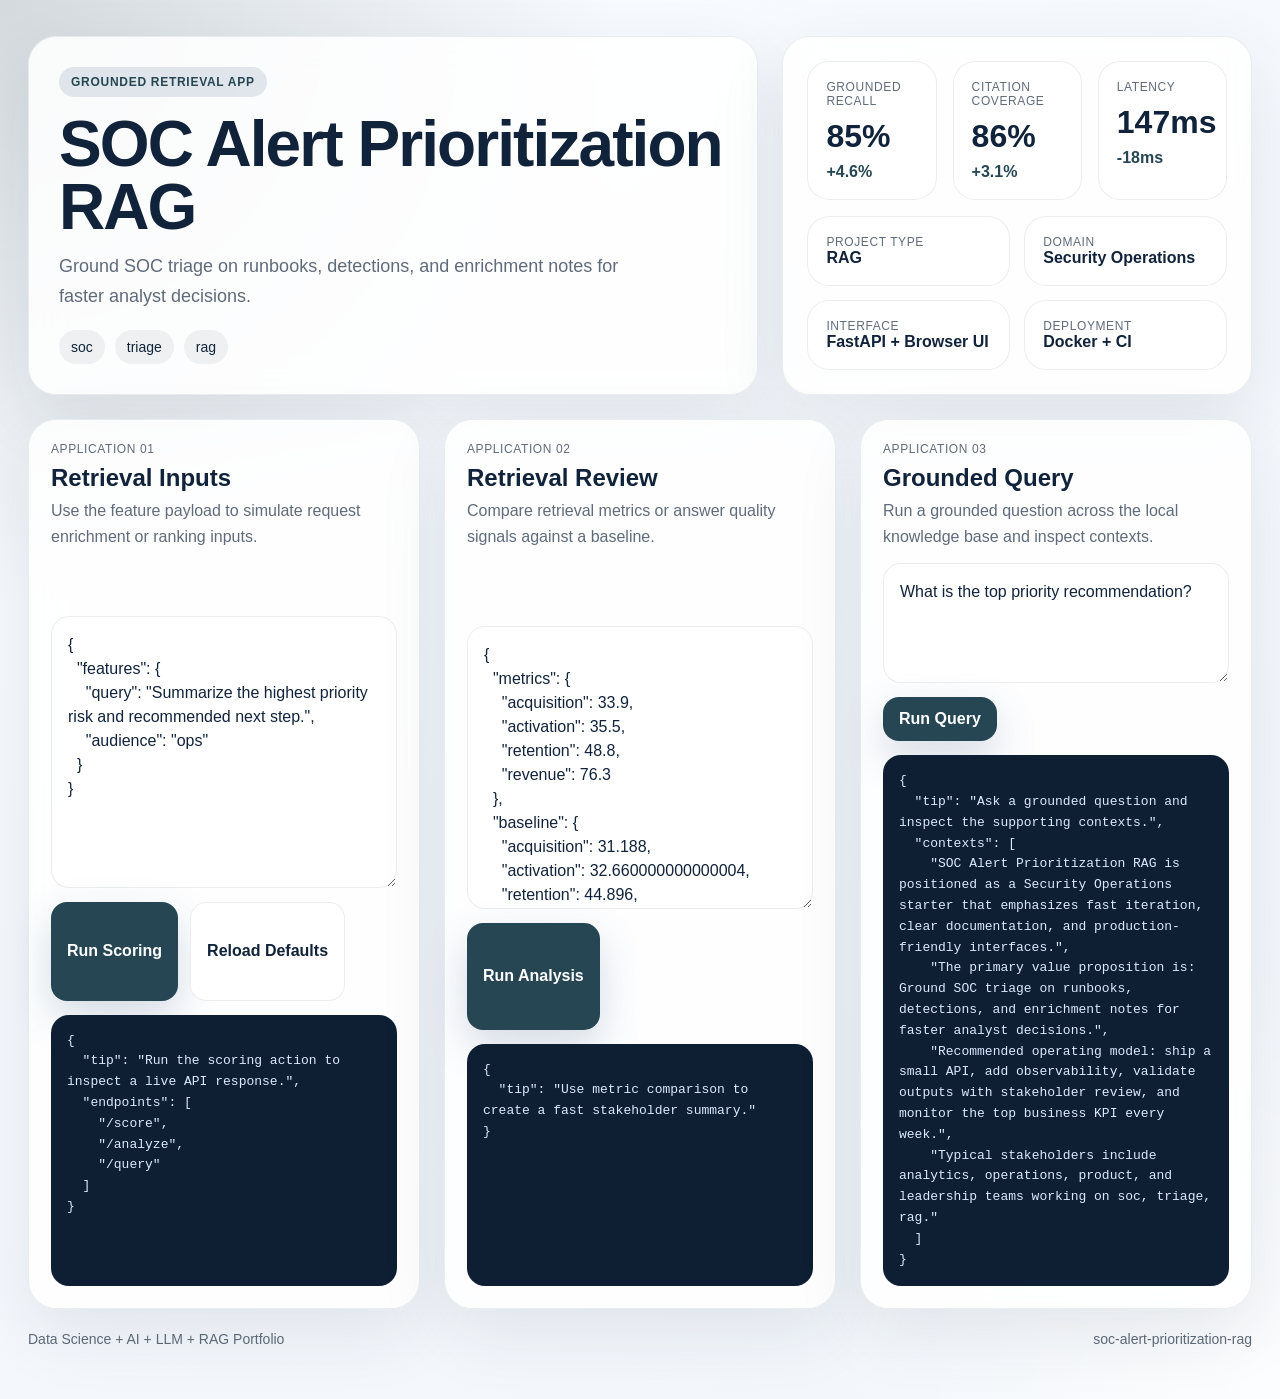
==== src/app/web/index.html @ 8256fd44 "Publish production-ready portfolio project" ====
<!doctype html>
        <html lang="en">
        <head>
          <meta charset="utf-8">
          <meta name="viewport" content="width=device-width, initial-scale=1">
          <title>SOC Alert Prioritization RAG</title>
          <link rel="stylesheet" href="./styles.css">
          <style>:root { --accent: #264653; }</style>
        </head>
        <body>
          <div class="page">
            <section class="hero">
              <div class="panel hero-copy">
                <span class="eyebrow">Grounded Retrieval App</span>
                <h1 id="project-title">SOC Alert Prioritization RAG</h1>
                <p id="project-summary" class="lead">Ground SOC triage on runbooks, detections, and enrichment notes for faster analyst decisions.</p>
                <ul id="project-tags" class="tag-list">
                  <li>soc</li><li>triage</li><li>rag</li>
                </ul>
              </div>
              <div class="panel hero-side">
                <div class="metric-grid">
                  <article class='card'><span>Grounded Recall</span><strong>85%</strong><em>+4.6%</em></article>
<article class='card'><span>Citation Coverage</span><strong>86%</strong><em>+3.1%</em></article>
<article class='card'><span>Latency</span><strong>147ms</strong><em>-18ms</em></article>
                </div>
                <div class="mini-grid">
                  <article class='mini-card'><span>Project Type</span><strong>RAG</strong></article><article class='mini-card'><span>Domain</span><strong>Security Operations</strong></article><article class='mini-card'><span>Interface</span><strong>FastAPI + Browser UI</strong></article><article class='mini-card'><span>Deployment</span><strong>Docker + CI</strong></article>
                </div>
              </div>
            </section>
            <section class="app-grid">
              <article class="panel module">
                <div class="module-header">
                  <span>Application 01</span>
                  <h2>Retrieval Inputs</h2>
                  <p>Use the feature payload to simulate request enrichment or ranking inputs.</p>
                </div>
                <textarea id="score-input"></textarea>
                <div class="button-row">
                  <button id="run-score">Run Scoring</button>
                  <button id="load-defaults" class="secondary" type="button">Reload Defaults</button>
                </div>
                <pre id="score-output"></pre>
              </article>
              <article class="panel module">
                <div class="module-header">
                  <span>Application 02</span>
                  <h2>Retrieval Review</h2>
                  <p>Compare retrieval metrics or answer quality signals against a baseline.</p>
                </div>
                <textarea id="analyze-input"></textarea>
                <div class="button-row">
                  <button id="run-analyze">Run Analysis</button>
                </div>
                <pre id="analyze-output"></pre>
              </article>
              <article class="panel module">
                <div class="module-header">
                  <span>Application 03</span>
                  <h2>Grounded Query</h2>
                  <p>Run a grounded question across the local knowledge base and inspect contexts.</p>
                </div>
                <textarea id="query-input" class="query-input"></textarea>
                <div class="button-row">
                  <button id="run-query">Run Query</button>
                </div>
                <pre id="query-output"></pre>
              </article>
            </section>
            <footer class="footer">
              <span>Data Science + AI + LLM + RAG Portfolio</span>
              <span>soc-alert-prioritization-rag</span>
            </footer>
          </div>
          <script id="bootstrap-data" type="application/json">{"project": {"slug": "soc-alert-prioritization-rag", "title": "SOC Alert Prioritization RAG", "project_type": "rag", "domain": "Security Operations", "summary": "Ground SOC triage on runbooks, detections, and enrichment notes for faster analyst decisions.", "tags": ["soc", "triage", "rag"]}, "sample_features": {"query": "Summarize the highest priority risk and recommended next step.", "audience": "ops"}, "sample_metrics": {"acquisition": 33.9, "activation": 35.5, "retention": 48.8, "revenue": 76.3}, "sample_query": "What is the top priority recommendation?", "knowledge_base": ["SOC Alert Prioritization RAG is positioned as a Security Operations starter that emphasizes fast iteration, clear documentation, and production-friendly interfaces.", "The primary value proposition is: Ground SOC triage on runbooks, detections, and enrichment notes for faster analyst decisions.", "Recommended operating model: ship a small API, add observability, validate outputs with stakeholder review, and monitor the top business KPI every week.", "Typical stakeholders include analytics, operations, product, and leadership teams working on soc, triage, rag."], "dashboard_metrics": [{"label": "Grounded Recall", "value": "85%", "delta": "+4.6%"}, {"label": "Citation Coverage", "value": "86%", "delta": "+3.1%"}, {"label": "Latency", "value": "147ms", "delta": "-18ms"}]}</script>
          <script src="./app.js"></script>
        </body>
        </html>
---- src/app/web/styles.css ----
:root {
  --accent: #3d5a80;
  --accent-soft: rgba(61, 90, 128, 0.14);
  --bg: #f2f6fb;
  --card: rgba(255, 255, 255, 0.86);
  --line: rgba(16, 32, 51, 0.08);
  --ink: #11233a;
  --muted: #5f6b7a;
  --success: #2a9d8f;
}
* { box-sizing: border-box; }
html, body { margin: 0; min-height: 100%; }
body {
  font-family: "Avenir Next", "Segoe UI", sans-serif;
  color: var(--ink);
  background:
    radial-gradient(circle at top left, color-mix(in srgb, var(--accent) 20%, white), transparent 32%),
    radial-gradient(circle at bottom right, rgba(255,255,255,0.82), transparent 24%),
    linear-gradient(145deg, #f8fbff, var(--bg));
}
.page {
  max-width: 1320px;
  margin: 0 auto;
  padding: 36px 28px 52px;
}
.hero {
  display: grid;
  grid-template-columns: 1.4fr 0.9fr;
  gap: 24px;
  margin-bottom: 24px;
}
.panel {
  background: var(--card);
  border: 1px solid var(--line);
  border-radius: 28px;
  box-shadow: 0 24px 70px rgba(17, 35, 58, 0.09);
  backdrop-filter: blur(16px);
}
.hero-copy {
  padding: 30px;
}
.eyebrow {
  display: inline-flex;
  align-items: center;
  gap: 8px;
  padding: 8px 12px;
  background: var(--accent-soft);
  color: var(--accent);
  border-radius: 999px;
  text-transform: uppercase;
  letter-spacing: 0.06em;
  font-size: 12px;
  font-weight: 700;
}
h1 {
  margin: 16px 0 14px;
  font-size: clamp(2.2rem, 5vw, 4rem);
  line-height: 0.98;
  letter-spacing: -0.03em;
}
.lead {
  font-size: 18px;
  line-height: 1.65;
  color: var(--muted);
  max-width: 60ch;
  margin: 0;
}
.tag-list {
  display: flex;
  flex-wrap: wrap;
  gap: 10px;
  list-style: none;
  margin: 18px 0 0;
  padding: 0;
}
.tag-list li {
  padding: 9px 12px;
  border-radius: 999px;
  background: rgba(17, 35, 58, 0.06);
  color: var(--ink);
  font-size: 14px;
}
.hero-side {
  padding: 24px;
  display: grid;
  gap: 16px;
  align-content: space-between;
}
.metric-grid {
  display: grid;
  grid-template-columns: repeat(3, minmax(0, 1fr));
  gap: 16px;
}
.metric-card,
.mini-card,
.card {
  background: white;
  border: 1px solid var(--line);
  border-radius: 22px;
  padding: 18px;
}
.metric-card span,
.card span,
.mini-card span,
.module-header span {
  display: block;
  color: var(--muted);
  text-transform: uppercase;
  letter-spacing: 0.05em;
  font-size: 12px;
}
.metric-card strong,
.card strong {
  display: block;
  font-size: 32px;
  margin-top: 10px;
}
.metric-card em,
.card em {
  display: inline-block;
  margin-top: 8px;
  font-style: normal;
  color: var(--accent);
  font-weight: 700;
}
.mini-grid {
  display: grid;
  grid-template-columns: repeat(2, minmax(0, 1fr));
  gap: 14px;
}
.app-grid {
  display: grid;
  grid-template-columns: repeat(3, minmax(0, 1fr));
  gap: 24px;
}
.module {
  padding: 22px;
  display: grid;
  gap: 14px;
}
.module-header h2 {
  margin: 8px 0 6px;
  font-size: 24px;
}
.module-header p {
  margin: 0;
  color: var(--muted);
  line-height: 1.6;
}
textarea, input, button {
  font: inherit;
}
textarea {
  width: 100%;
  min-height: 220px;
  resize: vertical;
  border: 1px solid var(--line);
  border-radius: 18px;
  padding: 16px;
  background: rgba(255,255,255,0.92);
  color: var(--ink);
  line-height: 1.5;
}
.query-input {
  min-height: 120px;
}
button {
  border: 0;
  border-radius: 16px;
  background: var(--accent);
  color: white;
  padding: 13px 16px;
  font-weight: 700;
  cursor: pointer;
  box-shadow: 0 16px 40px rgba(61, 90, 128, 0.22);
}
button.secondary {
  background: white;
  color: var(--ink);
  border: 1px solid var(--line);
  box-shadow: none;
}
.button-row {
  display: flex;
  gap: 12px;
  flex-wrap: wrap;
}
pre {
  margin: 0;
  white-space: pre-wrap;
  word-break: break-word;
  background: #0e1f34;
  color: #dce8ff;
  border-radius: 18px;
  padding: 16px;
  min-height: 180px;
  font-size: 13px;
  line-height: 1.6;
  overflow: auto;
}
.footer {
  display: flex;
  justify-content: space-between;
  margin-top: 22px;
  color: var(--muted);
  font-size: 14px;
}
@media (max-width: 1080px) {
  .hero, .app-grid { grid-template-columns: 1fr; }
  .metric-grid { grid-template-columns: 1fr; }
}
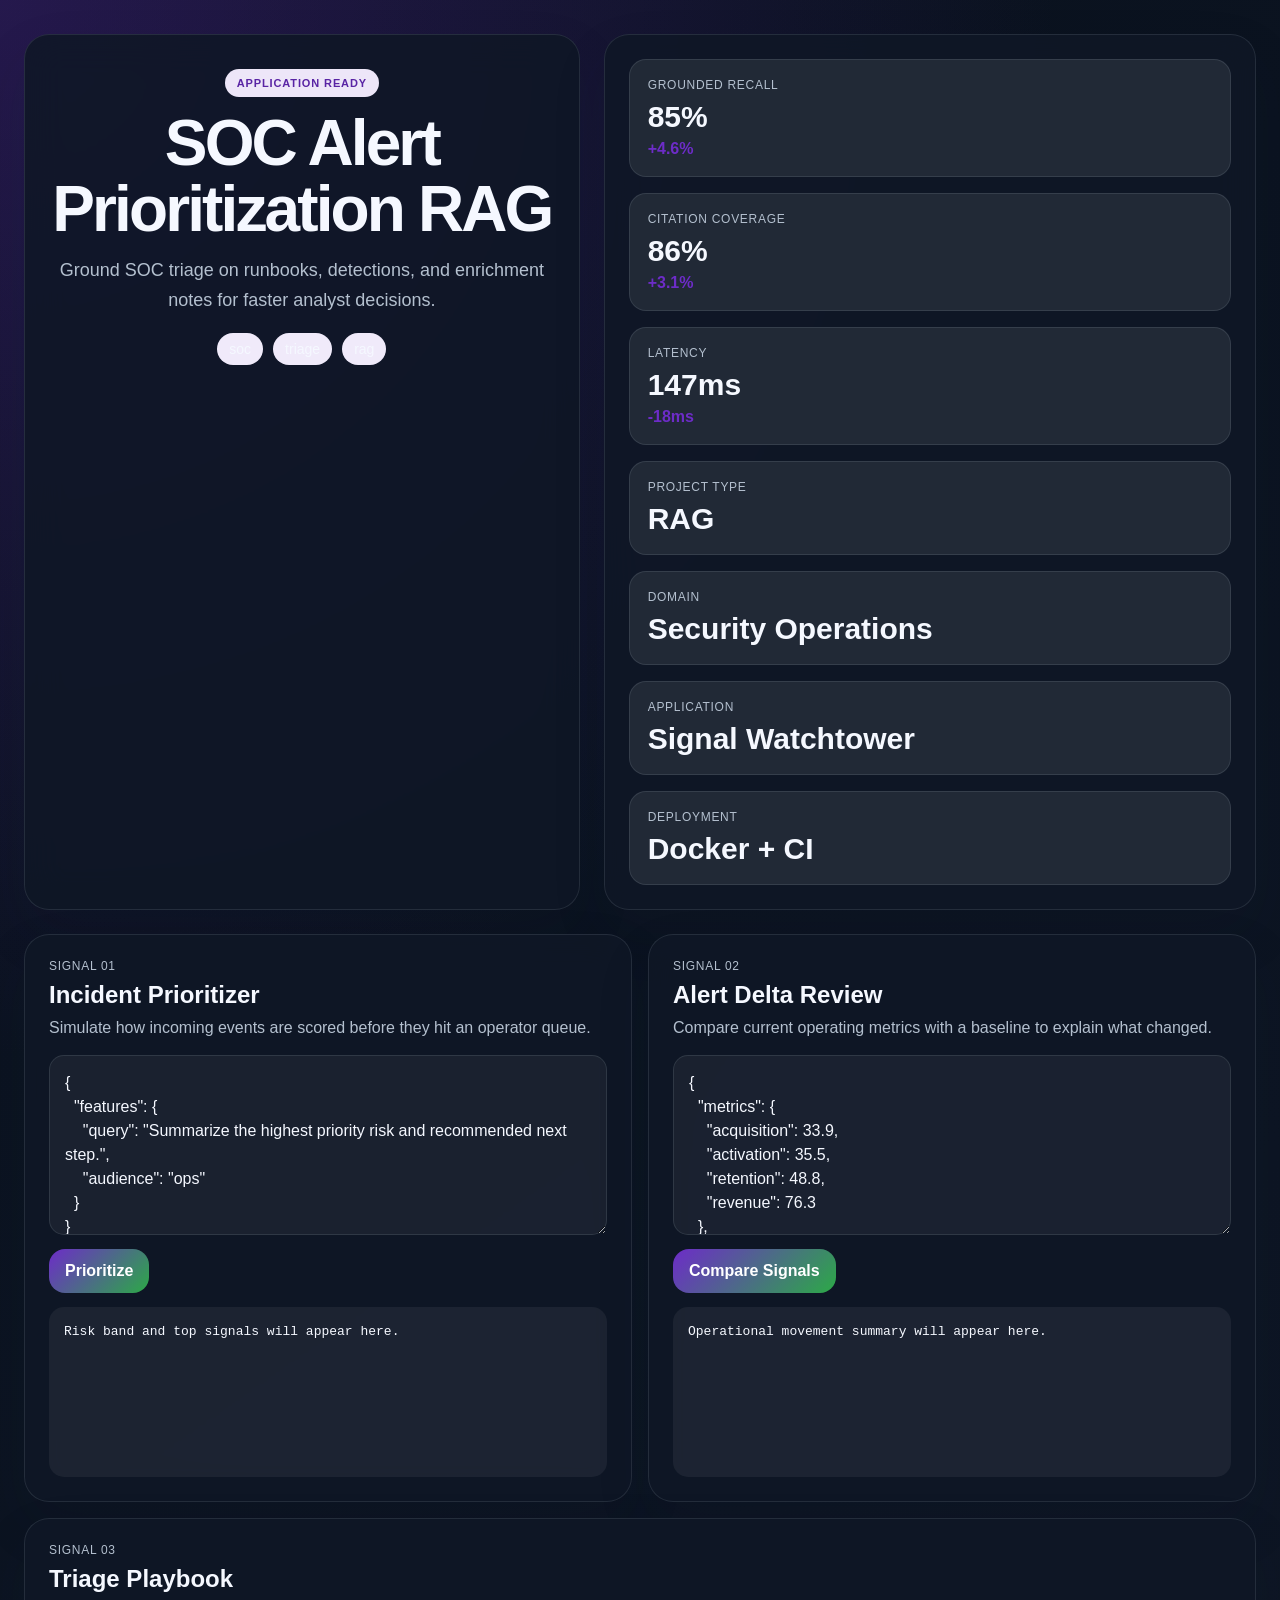
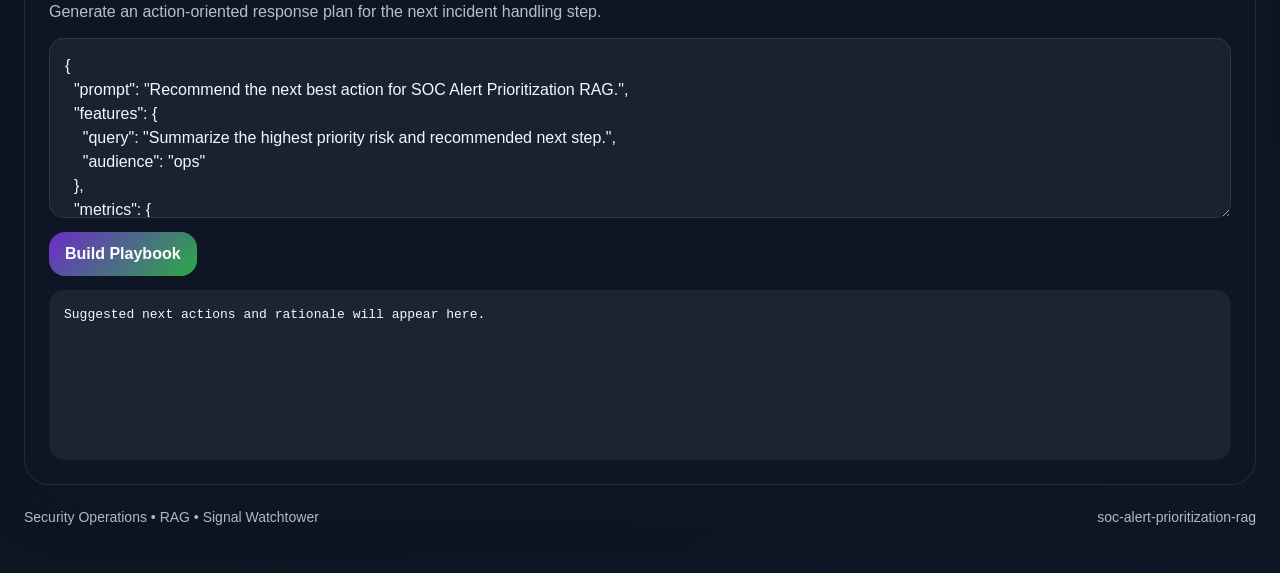
==== commit 49578ef9: "Publish production-ready portfolio project" ====
--- a/src/app/web/index.html
+++ b/src/app/web/index.html
@@ -6,13 +6,12 @@
           <meta name="viewport" content="width=device-width, initial-scale=1">
           <title>SOC Alert Prioritization RAG</title>
           <link rel="stylesheet" href="./styles.css">
-          <style>:root { --accent: #264653; }</style>
         </head>
-        <body>
-          <div class="page">
+        <body class="surface-ink">
+          <div class="page layout-rail eyebrow-soft headline-tall modules-3 hero-align-center">
             <section class="hero">
               <div class="panel hero-copy">
-                <span class="eyebrow">Grounded Retrieval App</span>
+                <span class="eyebrow" data-health>Signal Watchtower</span>
                 <h1 id="project-title">SOC Alert Prioritization RAG</h1>
                 <p id="project-summary" class="lead">Ground SOC triage on runbooks, detections, and enrichment notes for faster analyst decisions.</p>
                 <ul id="project-tags" class="tag-list">
@@ -26,55 +25,84 @@
 <article class='card'><span>Latency</span><strong>147ms</strong><em>-18ms</em></article>
                 </div>
                 <div class="mini-grid">
-                  <article class='mini-card'><span>Project Type</span><strong>RAG</strong></article><article class='mini-card'><span>Domain</span><strong>Security Operations</strong></article><article class='mini-card'><span>Interface</span><strong>FastAPI + Browser UI</strong></article><article class='mini-card'><span>Deployment</span><strong>Docker + CI</strong></article>
+                  <article class='mini-card'><span>Project Type</span><strong>RAG</strong></article><article class='mini-card'><span>Domain</span><strong>Security Operations</strong></article><article class='mini-card'><span>Application</span><strong>Signal Watchtower</strong></article><article class='mini-card'><span>Deployment</span><strong>Docker + CI</strong></article>
                 </div>
               </div>
             </section>
             <section class="app-grid">
-              <article class="panel module">
-                <div class="module-header">
-                  <span>Application 01</span>
-                  <h2>Retrieval Inputs</h2>
-                  <p>Use the feature payload to simulate request enrichment or ranking inputs.</p>
-                </div>
-                <textarea id="score-input"></textarea>
-                <div class="button-row">
-                  <button id="run-score">Run Scoring</button>
-                  <button id="load-defaults" class="secondary" type="button">Reload Defaults</button>
-                </div>
-                <pre id="score-output"></pre>
-              </article>
-              <article class="panel module">
-                <div class="module-header">
-                  <span>Application 02</span>
-                  <h2>Retrieval Review</h2>
-                  <p>Compare retrieval metrics or answer quality signals against a baseline.</p>
-                </div>
-                <textarea id="analyze-input"></textarea>
-                <div class="button-row">
-                  <button id="run-analyze">Run Analysis</button>
-                </div>
-                <pre id="analyze-output"></pre>
-              </article>
-              <article class="panel module">
-                <div class="module-header">
-                  <span>Application 03</span>
-                  <h2>Grounded Query</h2>
-                  <p>Run a grounded question across the local knowledge base and inspect contexts.</p>
-                </div>
-                <textarea id="query-input" class="query-input"></textarea>
-                <div class="button-row">
-                  <button id="run-query">Run Query</button>
-                </div>
-                <pre id="query-output"></pre>
-              </article>
+              <article class="panel module js-module span-normal">
+          <div class="module-header">
+            <span>Signal 01</span>
+            <h2>Incident Prioritizer</h2>
+            <p>Simulate how incoming events are scored before they hit an operator queue.</p>
+          </div>
+          <textarea class="js-input">{
+  &quot;features&quot;: {
+    &quot;query&quot;: &quot;Summarize the highest priority risk and recommended next step.&quot;,
+    &quot;audience&quot;: &quot;ops&quot;
+  }
+}</textarea>
+          <div class="button-row">
+            <button class="js-run" data-endpoint="/score" data-input-mode="json">Prioritize</button>
+          </div>
+          <pre class="js-output">Risk band and top signals will appear here.</pre>
+        </article>
+<article class="panel module js-module span-normal">
+          <div class="module-header">
+            <span>Signal 02</span>
+            <h2>Alert Delta Review</h2>
+            <p>Compare current operating metrics with a baseline to explain what changed.</p>
+          </div>
+          <textarea class="js-input">{
+  &quot;metrics&quot;: {
+    &quot;acquisition&quot;: 33.9,
+    &quot;activation&quot;: 35.5,
+    &quot;retention&quot;: 48.8,
+    &quot;revenue&quot;: 76.3
+  },
+  &quot;baseline&quot;: {
+    &quot;acquisition&quot;: 31.19,
+    &quot;activation&quot;: 32.66,
+    &quot;retention&quot;: 44.9,
+    &quot;revenue&quot;: 70.2
+  }
+}</textarea>
+          <div class="button-row">
+            <button class="js-run" data-endpoint="/analyze" data-input-mode="json">Compare Signals</button>
+          </div>
+          <pre class="js-output">Operational movement summary will appear here.</pre>
+        </article>
+<article class="panel module js-module span-wide">
+          <div class="module-header">
+            <span>Signal 03</span>
+            <h2>Triage Playbook</h2>
+            <p>Generate an action-oriented response plan for the next incident handling step.</p>
+          </div>
+          <textarea class="js-input">{
+  &quot;prompt&quot;: &quot;Recommend the next best action for SOC Alert Prioritization RAG.&quot;,
+  &quot;features&quot;: {
+    &quot;query&quot;: &quot;Summarize the highest priority risk and recommended next step.&quot;,
+    &quot;audience&quot;: &quot;ops&quot;
+  },
+  &quot;metrics&quot;: {
+    &quot;acquisition&quot;: 33.9,
+    &quot;activation&quot;: 35.5,
+    &quot;retention&quot;: 48.8,
+    &quot;revenue&quot;: 76.3
+  }
+}</textarea>
+          <div class="button-row">
+            <button class="js-run" data-endpoint="/recommend" data-input-mode="json">Build Playbook</button>
+          </div>
+          <pre class="js-output">Suggested next actions and rationale will appear here.</pre>
+        </article>
             </section>
             <footer class="footer">
-              <span>Data Science + AI + LLM + RAG Portfolio</span>
+              <span>Security Operations • RAG • Signal Watchtower</span>
               <span>soc-alert-prioritization-rag</span>
             </footer>
           </div>
-          <script id="bootstrap-data" type="application/json">{"project": {"slug": "soc-alert-prioritization-rag", "title": "SOC Alert Prioritization RAG", "project_type": "rag", "domain": "Security Operations", "summary": "Ground SOC triage on runbooks, detections, and enrichment notes for faster analyst decisions.", "tags": ["soc", "triage", "rag"]}, "sample_features": {"query": "Summarize the highest priority risk and recommended next step.", "audience": "ops"}, "sample_metrics": {"acquisition": 33.9, "activation": 35.5, "retention": 48.8, "revenue": 76.3}, "sample_query": "What is the top priority recommendation?", "knowledge_base": ["SOC Alert Prioritization RAG is positioned as a Security Operations starter that emphasizes fast iteration, clear documentation, and production-friendly interfaces.", "The primary value proposition is: Ground SOC triage on runbooks, detections, and enrichment notes for faster analyst decisions.", "Recommended operating model: ship a small API, add observability, validate outputs with stakeholder review, and monitor the top business KPI every week.", "Typical stakeholders include analytics, operations, product, and leadership teams working on soc, triage, rag."], "dashboard_metrics": [{"label": "Grounded Recall", "value": "85%", "delta": "+4.6%"}, {"label": "Citation Coverage", "value": "86%", "delta": "+3.1%"}, {"label": "Latency", "value": "147ms", "delta": "-18ms"}]}</script>
+          <script id="bootstrap-data" type="application/json">{"project": {"slug": "soc-alert-prioritization-rag", "title": "SOC Alert Prioritization RAG", "project_type": "rag", "domain": "Security Operations", "summary": "Ground SOC triage on runbooks, detections, and enrichment notes for faster analyst decisions.", "tags": ["soc", "triage", "rag"]}, "app_archetype": "watchtower", "ui_profile": {"layout": "rail", "surface": "ink", "font_stack": "\"Manrope\", \"Segoe UI\", sans-serif", "radius": 25, "shadow": 55, "eyebrow_style": "soft", "module_columns": 3, "hero_align": "center", "headline_mode": "tall"}, "app_modules": [{"label": "Signal 01", "title": "Incident Prioritizer", "description": "Simulate how incoming events are scored before they hit an operator queue.", "endpoint": "/score", "input_mode": "json", "cta": "Prioritize", "prefill": "{\n  \"features\": {\n    \"query\": \"Summarize the highest priority risk and recommended next step.\",\n    \"audience\": \"ops\"\n  }\n}", "hint": "Risk band and top signals will appear here.", "span": "normal"}, {"label": "Signal 02", "title": "Alert Delta Review", "description": "Compare current operating metrics with a baseline to explain what changed.", "endpoint": "/analyze", "input_mode": "json", "cta": "Compare Signals", "prefill": "{\n  \"metrics\": {\n    \"acquisition\": 33.9,\n    \"activation\": 35.5,\n    \"retention\": 48.8,\n    \"revenue\": 76.3\n  },\n  \"baseline\": {\n    \"acquisition\": 31.19,\n    \"activation\": 32.66,\n    \"retention\": 44.9,\n    \"revenue\": 70.2\n  }\n}", "hint": "Operational movement summary will appear here.", "span": "normal"}, {"label": "Signal 03", "title": "Triage Playbook", "description": "Generate an action-oriented response plan for the next incident handling step.", "endpoint": "/recommend", "input_mode": "json", "cta": "Build Playbook", "prefill": "{\n  \"prompt\": \"Recommend the next best action for SOC Alert Prioritization RAG.\",\n  \"features\": {\n    \"query\": \"Summarize the highest priority risk and recommended next step.\",\n    \"audience\": \"ops\"\n  },\n  \"metrics\": {\n    \"acquisition\": 33.9,\n    \"activation\": 35.5,\n    \"retention\": 48.8,\n    \"revenue\": 76.3\n  }\n}", "hint": "Suggested next actions and rationale will appear here.", "span": "wide"}], "sample_features": {"query": "Summarize the highest priority risk and recommended next step.", "audience": "ops"}, "sample_metrics": {"acquisition": 33.9, "activation": 35.5, "retention": 48.8, "revenue": 76.3}, "knowledge_base": ["SOC Alert Prioritization RAG is positioned as a Security Operations starter that emphasizes fast iteration, clear documentation, and production-friendly interfaces.", "The primary value proposition is: Ground SOC triage on runbooks, detections, and enrichment notes for faster analyst decisions.", "Recommended operating model: ship a small API, add observability, validate outputs with stakeholder review, and monitor the top business KPI every week.", "Typical stakeholders include analytics, operations, product, and leadership teams working on soc, triage, rag."], "dashboard_metrics": [{"label": "Grounded Recall", "value": "85%", "delta": "+4.6%"}, {"label": "Citation Coverage", "value": "86%", "delta": "+3.1%"}, {"label": "Latency", "value": "147ms", "delta": "-18ms"}]}</script>
           <script src="./app.js"></script>
         </body>
         </html>
--- a/src/app/web/styles.css
+++ b/src/app/web/styles.css
@@ -1,141 +1,185 @@
 
 :root {
-  --accent: #3d5a80;
-  --accent-soft: rgba(61, 90, 128, 0.14);
-  --bg: #f2f6fb;
+  --accent: #6d2cc8;
+  --accent-2: #2ca947;
+  --accent-soft: color-mix(in srgb, var(--accent) 18%, white);
+  --radius: 25px;
+  --shadow-size: 55px;
+  --font-stack: "Manrope", "Segoe UI", sans-serif;
+  --bg: #f4f7fb;
   --card: rgba(255, 255, 255, 0.86);
   --line: rgba(16, 32, 51, 0.08);
-  --ink: #11233a;
+  --ink: #102033;
   --muted: #5f6b7a;
-  --success: #2a9d8f;
+  --output-bg: #0d1b2e;
+  --output-ink: #dae8ff;
 }
 * { box-sizing: border-box; }
 html, body { margin: 0; min-height: 100%; }
 body {
-  font-family: "Avenir Next", "Segoe UI", sans-serif;
+  font-family: var(--font-stack);
   color: var(--ink);
-  background:
-    radial-gradient(circle at top left, color-mix(in srgb, var(--accent) 20%, white), transparent 32%),
-    radial-gradient(circle at bottom right, rgba(255,255,255,0.82), transparent 24%),
-    linear-gradient(145deg, #f8fbff, var(--bg));
+  background: linear-gradient(145deg, #f8fbff, var(--bg));
+}
+body.surface-mist {
+  --bg: #eef4fb;
+  background:
+    radial-gradient(circle at top left, color-mix(in srgb, var(--accent) 18%, white), transparent 34%),
+    linear-gradient(145deg, #fbfdff, var(--bg));
+}
+body.surface-aurora {
+  --bg: #edf1ff;
+  background:
+    radial-gradient(circle at 0% 0%, color-mix(in srgb, var(--accent) 22%, white), transparent 38%),
+    radial-gradient(circle at 100% 100%, color-mix(in srgb, var(--accent-2) 20%, white), transparent 28%),
+    linear-gradient(135deg, #f7f8ff, var(--bg));
+}
+body.surface-sand {
+  --bg: #f5efe8;
+  --card: rgba(255, 251, 246, 0.9);
+  background:
+    linear-gradient(135deg, rgba(255,255,255,0.82), rgba(245, 239, 232, 0.98)),
+    radial-gradient(circle at top right, color-mix(in srgb, var(--accent) 16%, white), transparent 32%);
+}
+body.surface-slate {
+  --bg: #ecf0f7;
+  --card: rgba(248, 250, 255, 0.88);
+  background:
+    linear-gradient(160deg, #f7f9fc, var(--bg)),
+    radial-gradient(circle at bottom left, color-mix(in srgb, var(--accent-2) 16%, white), transparent 34%);
+}
+body.surface-paper {
+  --bg: #f8f8f4;
+  --card: rgba(255,255,255,0.93);
+  background:
+    linear-gradient(180deg, #fffefb, var(--bg));
+}
+body.surface-ink {
+  --bg: #0f1726;
+  --card: rgba(15, 23, 38, 0.88);
+  --line: rgba(226, 238, 255, 0.1);
+  --ink: #f5f8ff;
+  --muted: #b4c0cf;
+  --output-bg: rgba(255,255,255,0.06);
+  --output-ink: #f5f8ff;
+  background:
+    radial-gradient(circle at top left, color-mix(in srgb, var(--accent) 28%, transparent), transparent 42%),
+    linear-gradient(145deg, #09111d, var(--bg));
 }
 .page {
-  max-width: 1320px;
+  max-width: 1360px;
   margin: 0 auto;
-  padding: 36px 28px 52px;
-}
-.hero {
-  display: grid;
-  grid-template-columns: 1.4fr 0.9fr;
+  padding: 34px 24px 48px;
+  display: grid;
   gap: 24px;
-  margin-bottom: 24px;
 }
 .panel {
   background: var(--card);
   border: 1px solid var(--line);
-  border-radius: 28px;
-  box-shadow: 0 24px 70px rgba(17, 35, 58, 0.09);
-  backdrop-filter: blur(16px);
-}
-.hero-copy {
-  padding: 30px;
+  border-radius: var(--radius);
+  box-shadow: 0 24px var(--shadow-size) rgba(16, 32, 51, 0.1);
+  backdrop-filter: blur(18px);
+}
+.hero {
+  display: grid;
+  gap: 24px;
+}
+.hero-copy,
+.hero-side,
+.module {
+  padding: 24px;
 }
 .eyebrow {
   display: inline-flex;
   align-items: center;
   gap: 8px;
   padding: 8px 12px;
+  border-radius: 999px;
   background: var(--accent-soft);
   color: var(--accent);
-  border-radius: 999px;
   text-transform: uppercase;
-  letter-spacing: 0.06em;
-  font-size: 12px;
-  font-weight: 700;
+  letter-spacing: 0.08em;
+  font-size: 11px;
+  font-weight: 800;
+}
+.page.eyebrow-outline .eyebrow {
+  background: transparent;
+  border: 1px solid color-mix(in srgb, var(--accent) 40%, white);
+}
+.page.eyebrow-soft .eyebrow {
+  background: color-mix(in srgb, var(--accent) 12%, white);
+  color: color-mix(in srgb, var(--accent) 82%, black);
 }
 h1 {
-  margin: 16px 0 14px;
-  font-size: clamp(2.2rem, 5vw, 4rem);
-  line-height: 0.98;
-  letter-spacing: -0.03em;
-}
+  margin: 14px 0 12px;
+  font-size: clamp(2.2rem, 5vw, 4.4rem);
+  line-height: 0.96;
+  letter-spacing: -0.045em;
+}
+.page.headline-compact h1 { max-width: 10ch; }
+.page.headline-tall h1 { line-height: 1.03; font-size: clamp(2.4rem, 5vw, 4.8rem); }
 .lead {
+  margin: 0;
   font-size: 18px;
-  line-height: 1.65;
+  line-height: 1.68;
   color: var(--muted);
-  max-width: 60ch;
-  margin: 0;
+  max-width: 62ch;
 }
 .tag-list {
+  list-style: none;
   display: flex;
   flex-wrap: wrap;
   gap: 10px;
-  list-style: none;
   margin: 18px 0 0;
   padding: 0;
 }
 .tag-list li {
-  padding: 9px 12px;
+  padding: 8px 12px;
   border-radius: 999px;
-  background: rgba(17, 35, 58, 0.06);
+  background: color-mix(in srgb, var(--accent) 10%, white);
   color: var(--ink);
   font-size: 14px;
 }
 .hero-side {
-  padding: 24px;
   display: grid;
   gap: 16px;
-  align-content: space-between;
-}
-.metric-grid {
-  display: grid;
-  grid-template-columns: repeat(3, minmax(0, 1fr));
+}
+.metric-grid,
+.mini-grid,
+.app-grid {
+  display: grid;
   gap: 16px;
 }
-.metric-card,
-.mini-card,
-.card {
-  background: white;
+.card,
+.mini-card {
+  background: color-mix(in srgb, var(--card) 92%, white);
   border: 1px solid var(--line);
-  border-radius: 22px;
+  border-radius: calc(var(--radius) - 8px);
   padding: 18px;
 }
-.metric-card span,
 .card span,
 .mini-card span,
 .module-header span {
   display: block;
   color: var(--muted);
   text-transform: uppercase;
-  letter-spacing: 0.05em;
+  letter-spacing: 0.06em;
   font-size: 12px;
 }
-.metric-card strong,
-.card strong {
+.card strong,
+.mini-card strong {
   display: block;
-  font-size: 32px;
-  margin-top: 10px;
-}
-.metric-card em,
+  margin-top: 8px;
+  font-size: 30px;
+}
 .card em {
   display: inline-block;
-  margin-top: 8px;
+  margin-top: 6px;
   font-style: normal;
   color: var(--accent);
   font-weight: 700;
 }
-.mini-grid {
-  display: grid;
-  grid-template-columns: repeat(2, minmax(0, 1fr));
-  gap: 14px;
-}
-.app-grid {
-  display: grid;
-  grid-template-columns: repeat(3, minmax(0, 1fr));
-  gap: 24px;
-}
 .module {
-  padding: 22px;
   display: grid;
   gap: 14px;
 }
@@ -148,65 +192,157 @@
   color: var(--muted);
   line-height: 1.6;
 }
-textarea, input, button {
+textarea,
+button {
   font: inherit;
 }
 textarea {
   width: 100%;
-  min-height: 220px;
+  min-height: 180px;
   resize: vertical;
   border: 1px solid var(--line);
-  border-radius: 18px;
-  padding: 16px;
-  background: rgba(255,255,255,0.92);
+  border-radius: calc(var(--radius) - 10px);
+  padding: 15px;
+  background: rgba(255,255,255,0.82);
   color: var(--ink);
   line-height: 1.5;
 }
-.query-input {
-  min-height: 120px;
+body.surface-ink textarea {
+  background: rgba(255,255,255,0.05);
+}
+.module-input-text {
+  min-height: 110px;
+}
+.button-row {
+  display: flex;
+  flex-wrap: wrap;
+  gap: 10px;
 }
 button {
   border: 0;
   border-radius: 16px;
-  background: var(--accent);
+  background: linear-gradient(135deg, var(--accent), var(--accent-2));
   color: white;
   padding: 13px 16px;
   font-weight: 700;
   cursor: pointer;
-  box-shadow: 0 16px 40px rgba(61, 90, 128, 0.22);
-}
-button.secondary {
-  background: white;
-  color: var(--ink);
-  border: 1px solid var(--line);
-  box-shadow: none;
-}
-.button-row {
-  display: flex;
-  gap: 12px;
-  flex-wrap: wrap;
 }
 pre {
   margin: 0;
   white-space: pre-wrap;
   word-break: break-word;
-  background: #0e1f34;
-  color: #dce8ff;
-  border-radius: 18px;
-  padding: 16px;
-  min-height: 180px;
+  background: var(--output-bg);
+  color: var(--output-ink);
+  border-radius: calc(var(--radius) - 10px);
+  padding: 15px;
+  min-height: 170px;
+  line-height: 1.58;
   font-size: 13px;
-  line-height: 1.6;
   overflow: auto;
 }
 .footer {
   display: flex;
   justify-content: space-between;
-  margin-top: 22px;
   color: var(--muted);
   font-size: 14px;
 }
-@media (max-width: 1080px) {
-  .hero, .app-grid { grid-template-columns: 1fr; }
-  .metric-grid { grid-template-columns: 1fr; }
-}
+.page.layout-horizon .hero {
+  grid-template-columns: 1.45fr 1fr;
+  align-items: stretch;
+}
+.page.layout-horizon.modules-2 .app-grid,
+.page.layout-horizon.modules-3 .app-grid {
+  grid-template-columns: repeat(3, minmax(0, 1fr));
+}
+.page.layout-rail .hero {
+  grid-template-columns: 0.92fr 1.08fr;
+}
+.page.layout-rail .hero-copy {
+  padding-top: 34px;
+}
+.page.layout-rail .app-grid {
+  grid-template-columns: repeat(2, minmax(0, 1fr));
+}
+.page.layout-folio .hero {
+  grid-template-columns: 1fr;
+}
+.page.layout-folio .hero-copy {
+  text-align: center;
+}
+.page.layout-folio .lead {
+  margin-inline: auto;
+}
+.page.layout-folio .tag-list {
+  justify-content: center;
+}
+.page.layout-folio .metric-grid {
+  grid-template-columns: repeat(3, minmax(0, 1fr));
+}
+.page.layout-folio .mini-grid {
+  grid-template-columns: repeat(4, minmax(0, 1fr));
+}
+.page.layout-folio .app-grid {
+  grid-template-columns: repeat(2, minmax(0, 1fr));
+}
+.page.layout-board .hero {
+  grid-template-columns: 1fr;
+}
+.page.layout-board .hero-side {
+  grid-template-columns: 1.2fr 0.8fr;
+  align-items: start;
+}
+.page.layout-board .metric-grid {
+  grid-template-columns: repeat(3, minmax(0, 1fr));
+}
+.page.layout-board .app-grid {
+  grid-template-columns: repeat(4, minmax(0, 1fr));
+}
+.page.layout-stack .hero {
+  grid-template-columns: 1fr;
+}
+.page.layout-stack .hero-side {
+  grid-template-columns: repeat(2, minmax(0, 1fr));
+}
+.page.layout-stack .app-grid {
+  grid-template-columns: repeat(3, minmax(0, 1fr));
+}
+.page.layout-console .hero {
+  grid-template-columns: 1.1fr 0.9fr;
+}
+.page.layout-console .panel,
+.page.layout-console .card,
+.page.layout-console .mini-card {
+  border-radius: 18px;
+}
+.page.modules-2 .app-grid {
+  grid-template-columns: repeat(2, minmax(0, 1fr));
+}
+.module.span-wide {
+  grid-column: span 2;
+}
+.hero-align-center .hero-copy {
+  text-align: center;
+}
+.hero-align-center .lead,
+.hero-align-center .tag-list {
+  margin-inline: auto;
+  justify-content: center;
+}
+@media (max-width: 1120px) {
+  .page.layout-horizon .hero,
+  .page.layout-rail .hero,
+  .page.layout-console .hero,
+  .page.layout-board .hero-side,
+  .page.layout-folio .mini-grid,
+  .page.layout-stack .hero-side,
+  .page.modules-2 .app-grid,
+  .page.layout-board .app-grid,
+  .page.layout-stack .app-grid,
+  .page.layout-horizon.modules-3 .app-grid,
+  .page.layout-folio .app-grid {
+    grid-template-columns: 1fr;
+  }
+  .module.span-wide {
+    grid-column: auto;
+  }
+}
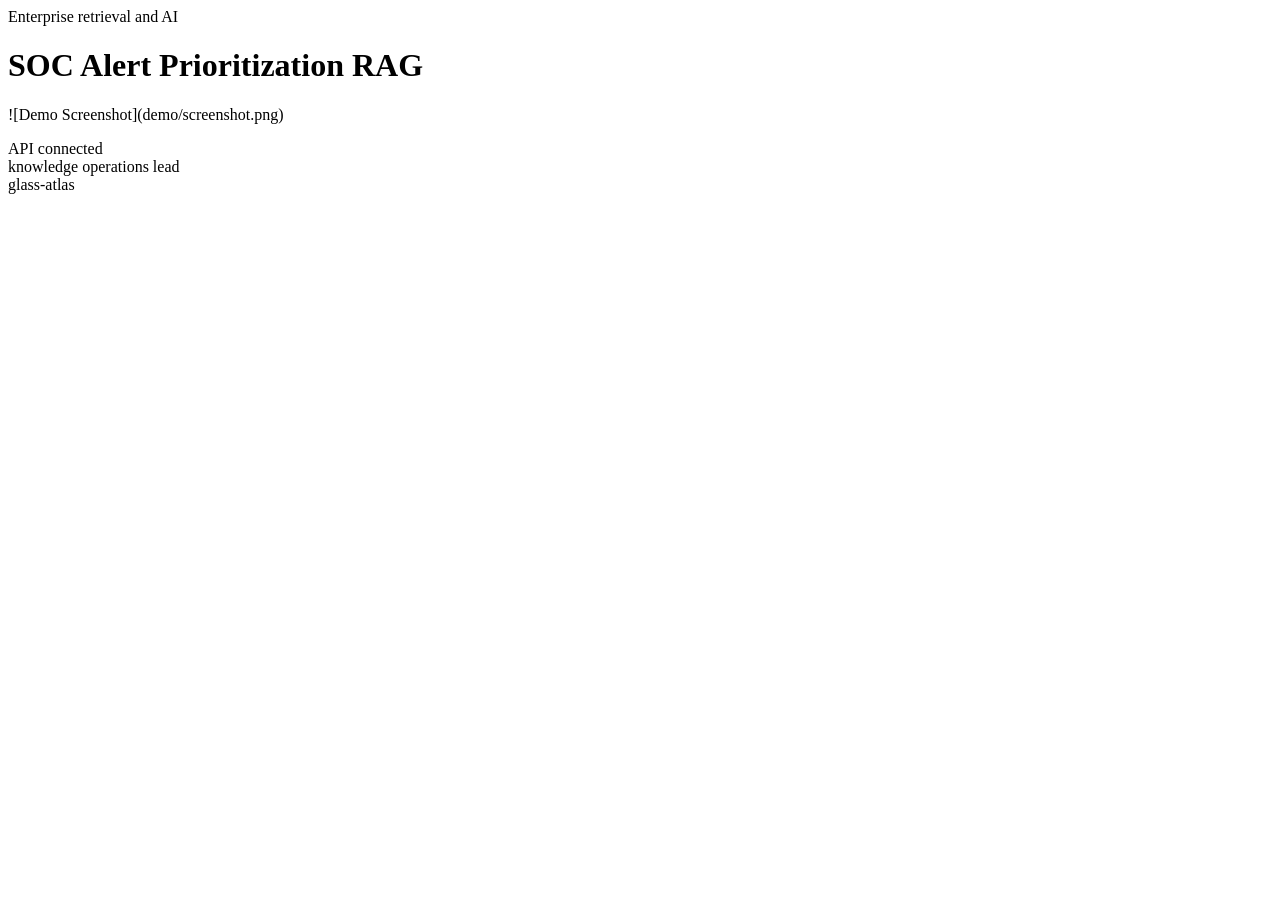
==== commit ad9a58a5: "Upgrade to production-grade app scaffold and 3D landing page" ====
--- a/src/app/web/index.html
+++ b/src/app/web/index.html
@@ -1,108 +1,29 @@
-
-        <!doctype html>
-        <html lang="en">
-        <head>
-          <meta charset="utf-8">
-          <meta name="viewport" content="width=device-width, initial-scale=1">
-          <title>SOC Alert Prioritization RAG</title>
-          <link rel="stylesheet" href="./styles.css">
-        </head>
-        <body class="surface-ink">
-          <div class="page layout-rail eyebrow-soft headline-tall modules-3 hero-align-center">
-            <section class="hero">
-              <div class="panel hero-copy">
-                <span class="eyebrow" data-health>Signal Watchtower</span>
-                <h1 id="project-title">SOC Alert Prioritization RAG</h1>
-                <p id="project-summary" class="lead">Ground SOC triage on runbooks, detections, and enrichment notes for faster analyst decisions.</p>
-                <ul id="project-tags" class="tag-list">
-                  <li>soc</li><li>triage</li><li>rag</li>
-                </ul>
-              </div>
-              <div class="panel hero-side">
-                <div class="metric-grid">
-                  <article class='card'><span>Grounded Recall</span><strong>85%</strong><em>+4.6%</em></article>
-<article class='card'><span>Citation Coverage</span><strong>86%</strong><em>+3.1%</em></article>
-<article class='card'><span>Latency</span><strong>147ms</strong><em>-18ms</em></article>
-                </div>
-                <div class="mini-grid">
-                  <article class='mini-card'><span>Project Type</span><strong>RAG</strong></article><article class='mini-card'><span>Domain</span><strong>Security Operations</strong></article><article class='mini-card'><span>Application</span><strong>Signal Watchtower</strong></article><article class='mini-card'><span>Deployment</span><strong>Docker + CI</strong></article>
-                </div>
-              </div>
-            </section>
-            <section class="app-grid">
-              <article class="panel module js-module span-normal">
-          <div class="module-header">
-            <span>Signal 01</span>
-            <h2>Incident Prioritizer</h2>
-            <p>Simulate how incoming events are scored before they hit an operator queue.</p>
-          </div>
-          <textarea class="js-input">{
-  &quot;features&quot;: {
-    &quot;query&quot;: &quot;Summarize the highest priority risk and recommended next step.&quot;,
-    &quot;audience&quot;: &quot;ops&quot;
-  }
-}</textarea>
-          <div class="button-row">
-            <button class="js-run" data-endpoint="/score" data-input-mode="json">Prioritize</button>
-          </div>
-          <pre class="js-output">Risk band and top signals will appear here.</pre>
-        </article>
-<article class="panel module js-module span-normal">
-          <div class="module-header">
-            <span>Signal 02</span>
-            <h2>Alert Delta Review</h2>
-            <p>Compare current operating metrics with a baseline to explain what changed.</p>
-          </div>
-          <textarea class="js-input">{
-  &quot;metrics&quot;: {
-    &quot;acquisition&quot;: 33.9,
-    &quot;activation&quot;: 35.5,
-    &quot;retention&quot;: 48.8,
-    &quot;revenue&quot;: 76.3
-  },
-  &quot;baseline&quot;: {
-    &quot;acquisition&quot;: 31.19,
-    &quot;activation&quot;: 32.66,
-    &quot;retention&quot;: 44.9,
-    &quot;revenue&quot;: 70.2
-  }
-}</textarea>
-          <div class="button-row">
-            <button class="js-run" data-endpoint="/analyze" data-input-mode="json">Compare Signals</button>
-          </div>
-          <pre class="js-output">Operational movement summary will appear here.</pre>
-        </article>
-<article class="panel module js-module span-wide">
-          <div class="module-header">
-            <span>Signal 03</span>
-            <h2>Triage Playbook</h2>
-            <p>Generate an action-oriented response plan for the next incident handling step.</p>
-          </div>
-          <textarea class="js-input">{
-  &quot;prompt&quot;: &quot;Recommend the next best action for SOC Alert Prioritization RAG.&quot;,
-  &quot;features&quot;: {
-    &quot;query&quot;: &quot;Summarize the highest priority risk and recommended next step.&quot;,
-    &quot;audience&quot;: &quot;ops&quot;
-  },
-  &quot;metrics&quot;: {
-    &quot;acquisition&quot;: 33.9,
-    &quot;activation&quot;: 35.5,
-    &quot;retention&quot;: 48.8,
-    &quot;revenue&quot;: 76.3
-  }
-}</textarea>
-          <div class="button-row">
-            <button class="js-run" data-endpoint="/recommend" data-input-mode="json">Build Playbook</button>
-          </div>
-          <pre class="js-output">Suggested next actions and rationale will appear here.</pre>
-        </article>
-            </section>
-            <footer class="footer">
-              <span>Security Operations • RAG • Signal Watchtower</span>
-              <span>soc-alert-prioritization-rag</span>
-            </footer>
-          </div>
-          <script id="bootstrap-data" type="application/json">{"project": {"slug": "soc-alert-prioritization-rag", "title": "SOC Alert Prioritization RAG", "project_type": "rag", "domain": "Security Operations", "summary": "Ground SOC triage on runbooks, detections, and enrichment notes for faster analyst decisions.", "tags": ["soc", "triage", "rag"]}, "app_archetype": "watchtower", "ui_profile": {"layout": "rail", "surface": "ink", "font_stack": "\"Manrope\", \"Segoe UI\", sans-serif", "radius": 25, "shadow": 55, "eyebrow_style": "soft", "module_columns": 3, "hero_align": "center", "headline_mode": "tall"}, "app_modules": [{"label": "Signal 01", "title": "Incident Prioritizer", "description": "Simulate how incoming events are scored before they hit an operator queue.", "endpoint": "/score", "input_mode": "json", "cta": "Prioritize", "prefill": "{\n  \"features\": {\n    \"query\": \"Summarize the highest priority risk and recommended next step.\",\n    \"audience\": \"ops\"\n  }\n}", "hint": "Risk band and top signals will appear here.", "span": "normal"}, {"label": "Signal 02", "title": "Alert Delta Review", "description": "Compare current operating metrics with a baseline to explain what changed.", "endpoint": "/analyze", "input_mode": "json", "cta": "Compare Signals", "prefill": "{\n  \"metrics\": {\n    \"acquisition\": 33.9,\n    \"activation\": 35.5,\n    \"retention\": 48.8,\n    \"revenue\": 76.3\n  },\n  \"baseline\": {\n    \"acquisition\": 31.19,\n    \"activation\": 32.66,\n    \"retention\": 44.9,\n    \"revenue\": 70.2\n  }\n}", "hint": "Operational movement summary will appear here.", "span": "normal"}, {"label": "Signal 03", "title": "Triage Playbook", "description": "Generate an action-oriented response plan for the next incident handling step.", "endpoint": "/recommend", "input_mode": "json", "cta": "Build Playbook", "prefill": "{\n  \"prompt\": \"Recommend the next best action for SOC Alert Prioritization RAG.\",\n  \"features\": {\n    \"query\": \"Summarize the highest priority risk and recommended next step.\",\n    \"audience\": \"ops\"\n  },\n  \"metrics\": {\n    \"acquisition\": 33.9,\n    \"activation\": 35.5,\n    \"retention\": 48.8,\n    \"revenue\": 76.3\n  }\n}", "hint": "Suggested next actions and rationale will appear here.", "span": "wide"}], "sample_features": {"query": "Summarize the highest priority risk and recommended next step.", "audience": "ops"}, "sample_metrics": {"acquisition": 33.9, "activation": 35.5, "retention": 48.8, "revenue": 76.3}, "knowledge_base": ["SOC Alert Prioritization RAG is positioned as a Security Operations starter that emphasizes fast iteration, clear documentation, and production-friendly interfaces.", "The primary value proposition is: Ground SOC triage on runbooks, detections, and enrichment notes for faster analyst decisions.", "Recommended operating model: ship a small API, add observability, validate outputs with stakeholder review, and monitor the top business KPI every week.", "Typical stakeholders include analytics, operations, product, and leadership teams working on soc, triage, rag."], "dashboard_metrics": [{"label": "Grounded Recall", "value": "85%", "delta": "+4.6%"}, {"label": "Citation Coverage", "value": "86%", "delta": "+3.1%"}, {"label": "Latency", "value": "147ms", "delta": "-18ms"}]}</script>
-          <script src="./app.js"></script>
-        </body>
-        </html>
+<!DOCTYPE html>
+<html lang="en">
+<head>
+  <meta charset="UTF-8" />
+  <meta name="viewport" content="width=device-width, initial-scale=1.0" />
+  <title>SOC Alert Prioritization RAG App</title>
+  <link rel="stylesheet" href="/assets/styles.css" />
+</head>
+<body>
+  <div id="scene" class="app-scene">
+    <header class="shell hero">
+      <div>
+        <span class="eyebrow">Enterprise retrieval and AI</span>
+        <h1>SOC Alert Prioritization RAG</h1>
+        <p>![Demo Screenshot](demo/screenshot.png)</p>
+      </div>
+      <aside class="status-card">
+        <div class="pill">API connected</div>
+        <div class="pill">knowledge operations lead</div>
+        <div class="pill">glass-atlas</div>
+      </aside>
+    </header>
+    <section id="metrics" class="grid metrics"></section>
+    <section id="signals" class="grid signals"></section>
+  </div>
+  <script>window.PROJECT_MANIFEST = {"slug": "soc-alert-prioritization-rag", "title": "SOC Alert Prioritization RAG", "summary": "![Demo Screenshot](demo/screenshot.png)", "domain": "Enterprise retrieval and AI", "audience": "knowledge operations lead", "promise": "Turn retrieval systems into grounded operator tools instead of generic chat demos.", "hero": ["Production-grade app scaffold with API, CI, tests, Docker, and GitHub Pages landing.", "3D landing surface designed for GitHub Pages and recruiter-friendly storytelling.", "App backend structured for local or container deployment without changing the product narrative."], "kpis": [{"label": "Workflow clarity", "value": "83%", "note": "Operator actions mapped to product stages"}, {"label": "Deployment posture", "value": "API + Docker", "note": "Local and containerized startup paths"}, {"label": "Presentation layer", "value": "3D Pages ready", "note": "Static GitHub landing page included"}], "stages": ["ingest", "validate", "analyze", "decide", "monitor"], "cards": [{"title": "Operator cockpit", "body": "One-screen surface for the knowledge operations lead to understand what matters first."}, {"title": "API contract", "body": "Structured endpoints for health, manifest, readiness, and showcase data."}, {"title": "Deployment path", "body": "Repository includes Docker, Compose, CI workflow, and a Pages-ready landing surface."}], "scene": "glass-atlas", "theme": {"bg": "#10070a", "surface": "#1b1116", "ink": "#fff2ec", "muted": "#c7a49b", "accent": "#ff8b61", "accent2": "#ffd166"}, "pages_url": "https://r-behera.github.io/soc-alert-prioritization-rag/", "api_examples": {"health": {"status": "ok", "project": "soc-alert-prioritization-rag"}, "readiness": {"api": "ready", "landing_page": "docs/index.html", "container": "Dockerfile present"}, "signals": [{"name": "Decision coverage", "status": "strong", "detail": "App and landing narrative aligned"}, {"name": "Operator context", "status": "strong", "detail": "Primary user anchored as knowledge operations lead"}, {"name": "Delivery path", "status": "ready", "detail": "Pages + containerized app scaffold generated"}]}};</script>
+  <script src="/assets/app.js"></script>
+</body>
+</html>
